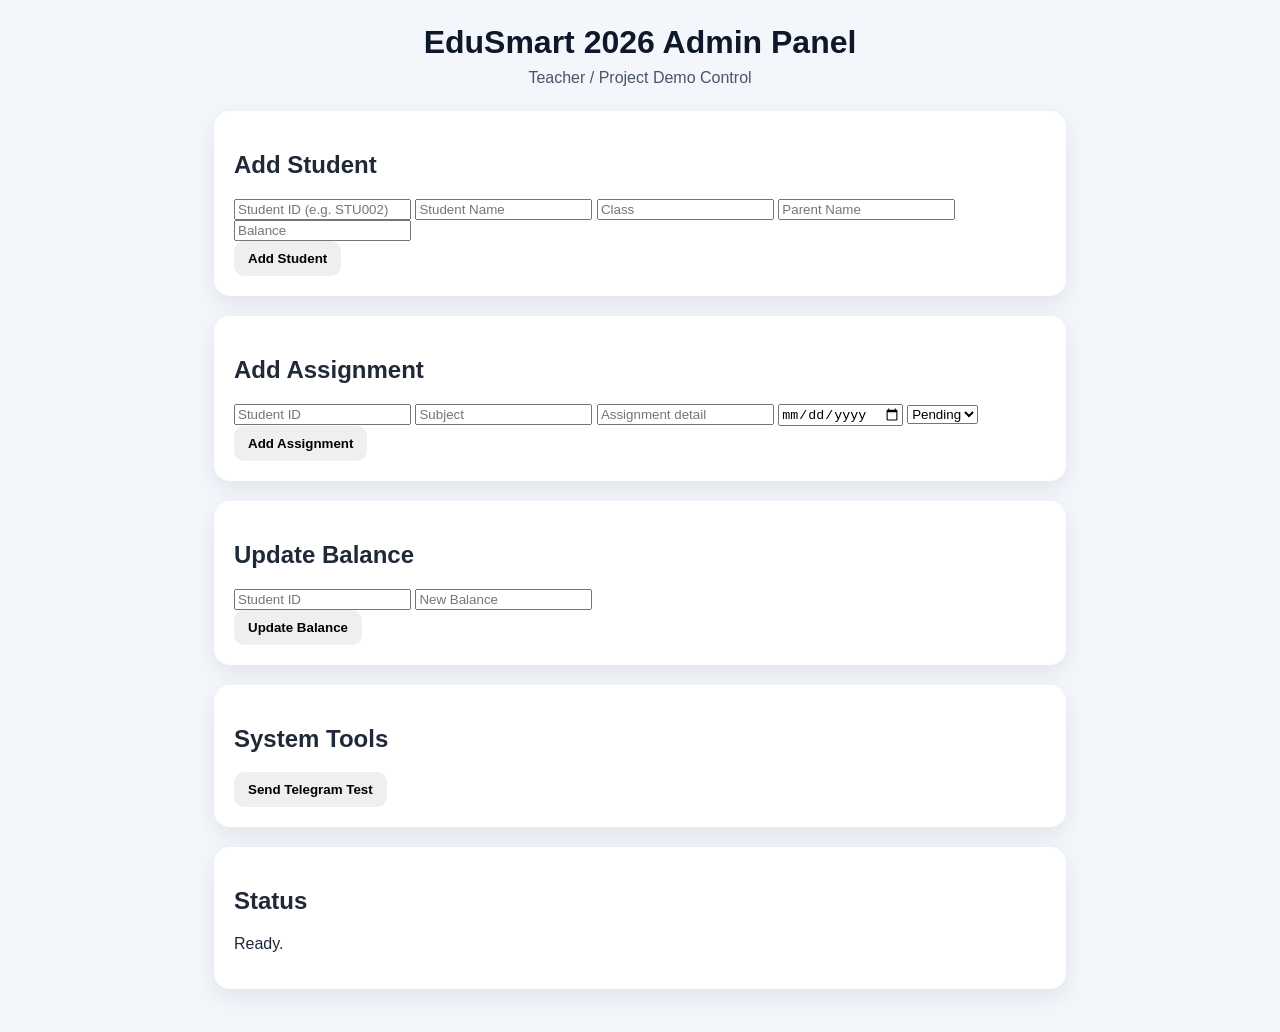
==== admin.html @ cf6c23cb "Add admin panel HTML structure" ====
<!DOCTYPE html>
<html lang="en">
<head>
  <meta charset="UTF-8" />
  <meta name="viewport" content="width=device-width, initial-scale=1.0" />
  <title>EduSmart 2026 Admin Panel</title>
  <link rel="stylesheet" href="style.css" />
</head>
<body>
  <div class="container">
    <header class="header">
      <h1>EduSmart 2026 Admin Panel</h1>
      <p class="subtitle">Teacher / Project Demo Control</p>
    </header>

    <section class="card">
      <h2>Add Student</h2>
      <div class="form-grid">
        <input id="student_id" placeholder="Student ID (e.g. STU002)" />
        <input id="student_name" placeholder="Student Name" />
        <input id="class_name" placeholder="Class" />
        <input id="parent_name" placeholder="Parent Name" />
        <input id="balance" placeholder="Balance" type="number" />
      </div>
      <button onclick="addStudent()">Add Student</button>
    </section>

    <section class="card">
      <h2>Add Assignment</h2>
      <div class="form-grid">
        <input id="a_student_id" placeholder="Student ID" />
        <input id="subject" placeholder="Subject" />
        <input id="assignment_detail" placeholder="Assignment detail" />
        <input id="due_date" type="date" />
        <select id="status">
          <option value="Pending">Pending</option>
          <option value="Done">Done</option>
        </select>
      </div>
      <button onclick="addAssignment()">Add Assignment</button>
    </section>

    <section class="card">
      <h2>Update Balance</h2>
      <div class="form-grid">
        <input id="b_student_id" placeholder="Student ID" />
        <input id="new_balance" type="number" placeholder="New Balance" />
      </div>
      <button onclick="updateBalance()">Update Balance</button>
    </section>

    <section class="card">
      <h2>System Tools</h2>
      <button onclick="sendTelegramTest()">Send Telegram Test</button>
    </section>

    <section class="card">
      <h2>Status</h2>
      <p id="adminStatus">Ready.</p>
    </section>
  </div>

  <script src="admin.js"></script>
</body>
</html>
---- style.css ----
* {
  box-sizing: border-box;
}

body {
  margin: 0;
  font-family: Arial, sans-serif;
  background: #f3f6fb;
  color: #1f2937;
}

.container {
  max-width: 900px;
  margin: 0 auto;
  padding: 24px;
}

.header {
  text-align: center;
  margin-bottom: 24px;
}

.header h1 {
  margin: 0;
  font-size: 32px;
  color: #0f172a;
}

.subtitle {
  margin-top: 8px;
  color: #475569;
}

.card {
  background: #ffffff;
  border-radius: 16px;
  padding: 20px;
  margin-bottom: 20px;
  box-shadow: 0 8px 24px rgba(15, 23, 42, 0.08);
}

.profile-grid {
  display: grid;
  grid-template-columns: repeat(auto-fit, minmax(220px, 1fr));
  gap: 16px;
}

.profile-grid div {
  background: #f8fafc;
  border-radius: 12px;
  padding: 14px;
}

.label {
  display: block;
  font-size: 12px;
  color: #64748b;
  margin-bottom: 6px;
  text-transform: uppercase;
  letter-spacing: 0.4px;
}

.section-head {
  display: flex;
  justify-content: space-between;
  align-items: center;
  gap: 12px;
}

.assignment-list {
  margin-top: 16px;
}

.assignment-card {
  background: #f8fbff;
  border-left: 6px solid #2563eb;
  border-radius: 12px;
  padding: 16px;
  margin-bottom: 14px;
}

.assignment-card h3 {
  margin: 0 0 10px;
}

.assignment-meta {
  margin: 6px 0;
  color: #334155;
}

.status-badge {
  display: inline-block;
  padding: 4px 10px;
  border-radius: 999px;
  font-size: 12px;
  font-weight: bold;
  margin-top: 8px;
}

.status-pending {
  background: #fef3c7;
  color: #92400e;
}

.status-done {
  background: #dcfce7;
  color: #166534;
}

button {
  border: none;
  border-radius: 10px;
  padding: 10px 14px;
  font-weight: bold;
  cursor: pointer;
}

#refreshBtn {
  background: #0f172a;
  color: white;
}

.ack-btn {
  margin-top: 12px;
  background: #2563eb;
  color: white;
  width: 100%;
}

.ack-btn.done {
  background: #16a34a;
}

.ack-btn:disabled {
  opacity: 0.75;
  cursor: not-allowed;
}

.empty {
  color: #64748b;
  text-align: center;
  padding: 20px 0;
}
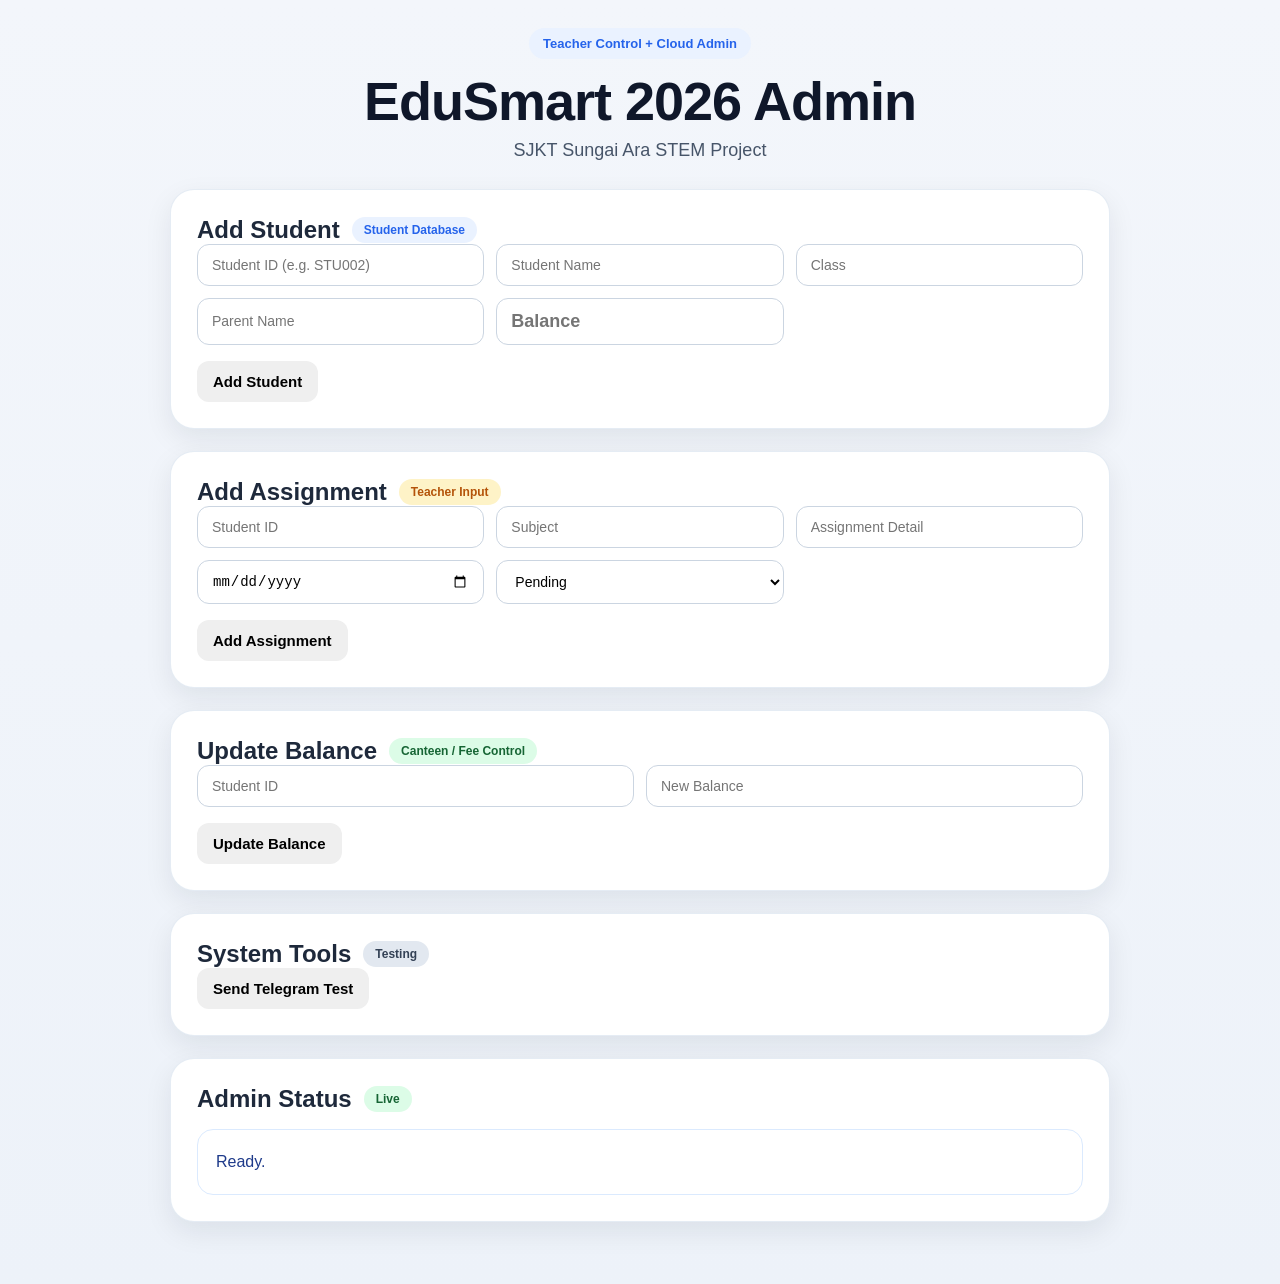
==== commit 70e24700: "Revise admin panel layout and button styles" ====
--- a/admin.html
+++ b/admin.html
@@ -3,60 +3,88 @@
 <head>
   <meta charset="UTF-8" />
   <meta name="viewport" content="width=device-width, initial-scale=1.0" />
-  <title>EduSmart 2026 Admin Panel</title>
+  <title>EduSmart 2026 | Admin Panel</title>
   <link rel="stylesheet" href="style.css" />
 </head>
 <body>
   <div class="container">
-    <header class="header">
-      <h1>EduSmart 2026 Admin Panel</h1>
-      <p class="subtitle">Teacher / Project Demo Control</p>
+    <header class="hero">
+      <div class="hero-badge">Teacher Control + Cloud Admin</div>
+      <h1>EduSmart 2026 Admin</h1>
+      <p class="subtitle">SJKT Sungai Ara STEM Project</p>
     </header>
 
     <section class="card">
-      <h2>Add Student</h2>
+      <div class="section-title">
+        <h2>Add Student</h2>
+        <span class="pill pill-blue">Student Database</span>
+      </div>
+
       <div class="form-grid">
         <input id="student_id" placeholder="Student ID (e.g. STU002)" />
         <input id="student_name" placeholder="Student Name" />
         <input id="class_name" placeholder="Class" />
         <input id="parent_name" placeholder="Parent Name" />
-        <input id="balance" placeholder="Balance" type="number" />
+        <input id="balance" type="number" placeholder="Balance" />
       </div>
-      <button onclick="addStudent()">Add Student</button>
+
+      <button class="admin-btn" onclick="addStudent()">Add Student</button>
     </section>
 
     <section class="card">
-      <h2>Add Assignment</h2>
+      <div class="section-title">
+        <h2>Add Assignment</h2>
+        <span class="pill pill-gold">Teacher Input</span>
+      </div>
+
       <div class="form-grid">
         <input id="a_student_id" placeholder="Student ID" />
         <input id="subject" placeholder="Subject" />
-        <input id="assignment_detail" placeholder="Assignment detail" />
+        <input id="assignment_detail" placeholder="Assignment Detail" />
         <input id="due_date" type="date" />
         <select id="status">
           <option value="Pending">Pending</option>
           <option value="Done">Done</option>
         </select>
       </div>
-      <button onclick="addAssignment()">Add Assignment</button>
+
+      <button class="admin-btn" onclick="addAssignment()">Add Assignment</button>
     </section>
 
     <section class="card">
-      <h2>Update Balance</h2>
+      <div class="section-title">
+        <h2>Update Balance</h2>
+        <span class="pill pill-green">Canteen / Fee Control</span>
+      </div>
+
       <div class="form-grid">
         <input id="b_student_id" placeholder="Student ID" />
         <input id="new_balance" type="number" placeholder="New Balance" />
       </div>
-      <button onclick="updateBalance()">Update Balance</button>
+
+      <button class="admin-btn" onclick="updateBalance()">Update Balance</button>
     </section>
 
     <section class="card">
-      <h2>System Tools</h2>
-      <button onclick="sendTelegramTest()">Send Telegram Test</button>
+      <div class="section-title">
+        <h2>System Tools</h2>
+        <span class="pill pill-dark">Testing</span>
+      </div>
+
+      <div class="tool-row">
+        <button class="admin-btn dark-btn" onclick="sendTelegramTest()">Send Telegram Test</button>
+      </div>
     </section>
 
     <section class="card">
-      <h2>Status</h2>
-      <p id="adminStatus">Ready.</p>
+      <div class="section-title">
+        <h2>Admin Status</h2>
+        <span class="pill pill-green">Live</span>
+      </div>
+
+      <div id="adminStatus" class="ai-summary">
+        Ready.
+      </div>
     </section>
   </div>
 
--- a/style.css
+++ b/style.css
@@ -1,143 +1,338 @@
 * {
   box-sizing: border-box;
+}
+
+:root {
+  --bg: #eef2f8;
+  --card: #ffffff;
+  --text: #1e293b;
+  --muted: #64748b;
+  --blue: #2563eb;
+  --blue-dark: #0f172a;
+  --blue-soft: #eaf2ff;
+  --green: #16a34a;
+  --green-soft: #dcfce7;
+  --gold: #b45309;
+  --gold-soft: #fef3c7;
+  --red: #dc2626;
+  --red-soft: #fff1f2;
+  --border: #dbe4f0;
+  --shadow: 0 10px 28px rgba(15, 23, 42, 0.08);
+  --radius: 18px;
 }
 
 body {
   margin: 0;
   font-family: Arial, sans-serif;
-  background: #f3f6fb;
-  color: #1f2937;
+  background: linear-gradient(180deg, #f3f6fb 0%, #edf2f9 100%);
+  color: var(--text);
 }
 
 .container {
-  max-width: 900px;
+  max-width: 980px;
   margin: 0 auto;
-  padding: 24px;
-}
-
-.header {
+  padding: 28px 20px 40px;
+}
+
+.hero {
   text-align: center;
-  margin-bottom: 24px;
-}
-
-.header h1 {
+  margin-bottom: 28px;
+}
+
+.hero-badge {
+  display: inline-block;
+  background: var(--blue-soft);
+  color: var(--blue);
+  padding: 8px 14px;
+  border-radius: 999px;
+  font-size: 13px;
+  font-weight: bold;
+  margin-bottom: 14px;
+}
+
+.hero h1 {
   margin: 0;
-  font-size: 32px;
+  font-size: 54px;
+  line-height: 1.05;
   color: #0f172a;
+  letter-spacing: -1px;
 }
 
 .subtitle {
-  margin-top: 8px;
+  margin-top: 10px;
+  font-size: 18px;
   color: #475569;
 }
 
 .card {
-  background: #ffffff;
-  border-radius: 16px;
-  padding: 20px;
-  margin-bottom: 20px;
-  box-shadow: 0 8px 24px rgba(15, 23, 42, 0.08);
+  background: var(--card);
+  border-radius: 24px;
+  padding: 26px;
+  margin-bottom: 22px;
+  box-shadow: var(--shadow);
+  border: 1px solid rgba(219, 228, 240, 0.7);
+}
+
+.section-head {
+  display: flex;
+  justify-content: space-between;
+  align-items: center;
+  gap: 14px;
+  flex-wrap: wrap;
+}
+
+.section-title {
+  display: flex;
+  align-items: center;
+  gap: 12px;
+  flex-wrap: wrap;
+}
+
+.section-title h2 {
+  margin: 0;
+  font-size: 24px;
+  color: #1e293b;
+}
+
+.pill {
+  display: inline-flex;
+  align-items: center;
+  padding: 6px 12px;
+  border-radius: 999px;
+  font-size: 12px;
+  font-weight: bold;
+}
+
+.pill-dark {
+  background: #e2e8f0;
+  color: #334155;
+}
+
+.pill-blue {
+  background: var(--blue-soft);
+  color: var(--blue);
+}
+
+.pill-green {
+  background: var(--green-soft);
+  color: #166534;
+}
+
+.pill-gold {
+  background: var(--gold-soft);
+  color: var(--gold);
 }
 
 .profile-grid {
   display: grid;
   grid-template-columns: repeat(auto-fit, minmax(220px, 1fr));
   gap: 16px;
-}
-
-.profile-grid div {
-  background: #f8fafc;
-  border-radius: 12px;
-  padding: 14px;
+  margin-top: 18px;
+}
+
+.info-box {
+  background: #f8fbff;
+  border: 1px solid #e8eef7;
+  border-radius: 16px;
+  padding: 16px;
+  min-height: 92px;
+  display: flex;
+  flex-direction: column;
+  justify-content: center;
+}
+
+.balance-box {
+  background: #f0fdf4;
+  border-color: #d1fae5;
 }
 
 .label {
   display: block;
   font-size: 12px;
-  color: #64748b;
-  margin-bottom: 6px;
+  color: var(--muted);
+  margin-bottom: 8px;
   text-transform: uppercase;
-  letter-spacing: 0.4px;
-}
-
-.section-head {
-  display: flex;
-  justify-content: space-between;
-  align-items: center;
-  gap: 12px;
+  letter-spacing: 0.5px;
+  font-weight: bold;
+}
+
+#studentId,
+#studentName,
+#className,
+#parentName,
+#balance {
+  font-size: 18px;
+  font-weight: 600;
+  color: var(--text);
+}
+
+#balance {
+  color: #15803d;
+}
+
+.ai-card {
+  background: linear-gradient(135deg, #f8fbff 0%, #eef5ff 100%);
+}
+
+.ai-summary {
+  margin-top: 16px;
+  padding: 18px;
+  border-radius: 16px;
+  background: rgba(255, 255, 255, 0.8);
+  border: 1px solid #dbeafe;
+  line-height: 1.8;
+  color: #1e3a8a;
+  font-size: 16px;
 }
 
 .assignment-list {
-  margin-top: 16px;
+  margin-top: 18px;
 }
 
 .assignment-card {
   background: #f8fbff;
-  border-left: 6px solid #2563eb;
-  border-radius: 12px;
-  padding: 16px;
-  margin-bottom: 14px;
+  border-left: 6px solid var(--blue);
+  border-radius: 18px;
+  padding: 18px;
+  margin-bottom: 16px;
+  border-top: 1px solid #e6eefc;
+  border-right: 1px solid #e6eefc;
+  border-bottom: 1px solid #e6eefc;
+}
+
+.assignment-card.overdue {
+  border-left-color: var(--red);
+  background: var(--red-soft);
 }
 
 .assignment-card h3 {
-  margin: 0 0 10px;
+  margin: 0 0 14px 0;
+  font-size: 22px;
+  color: #1f2937;
 }
 
 .assignment-meta {
-  margin: 6px 0;
+  margin: 8px 0;
   color: #334155;
+  font-size: 16px;
 }
 
 .status-badge {
   display: inline-block;
-  padding: 4px 10px;
+  margin-top: 12px;
+  padding: 6px 14px;
   border-radius: 999px;
-  font-size: 12px;
-  font-weight: bold;
-  margin-top: 8px;
+  font-size: 13px;
+  font-weight: bold;
 }
 
 .status-pending {
-  background: #fef3c7;
-  color: #92400e;
+  background: var(--gold-soft);
+  color: var(--gold);
 }
 
 .status-done {
-  background: #dcfce7;
+  background: var(--green-soft);
   color: #166534;
 }
 
 button {
   border: none;
-  border-radius: 10px;
-  padding: 10px 14px;
+  border-radius: 12px;
+  padding: 12px 16px;
   font-weight: bold;
   cursor: pointer;
-}
-
-#refreshBtn {
-  background: #0f172a;
+  transition: 0.2s ease;
+  font-size: 15px;
+}
+
+button:hover {
+  transform: translateY(-1px);
+}
+
+.refresh-btn {
+  background: var(--blue-dark);
   color: white;
+  min-width: 104px;
 }
 
 .ack-btn {
-  margin-top: 12px;
-  background: #2563eb;
+  margin-top: 16px;
+  background: #2f66e0;
   color: white;
   width: 100%;
+  font-size: 16px;
 }
 
 .ack-btn.done {
-  background: #16a34a;
+  background: var(--green);
 }
 
 .ack-btn:disabled {
-  opacity: 0.75;
+  opacity: 0.8;
   cursor: not-allowed;
+  transform: none;
+}
+
+.status-card p {
+  margin: 14px 0 0;
+  color: #475569;
+  font-size: 15px;
 }
 
 .empty {
-  color: #64748b;
   text-align: center;
-  padding: 20px 0;
-}
+  padding: 30px 12px;
+  color: var(--muted);
+  font-size: 16px;
+}
+
+.form-grid {
+  display: grid;
+  grid-template-columns: repeat(auto-fit, minmax(220px, 1fr));
+  gap: 12px;
+  margin-bottom: 16px;
+}
+
+input,
+select {
+  width: 100%;
+  padding: 12px 14px;
+  border: 1px solid #cbd5e1;
+  border-radius: 12px;
+  font-size: 14px;
+  background: white;
+}
+
+input:focus,
+select:focus {
+  outline: 2px solid #bfdbfe;
+  border-color: #60a5fa;
+}
+
+@media (max-width: 768px) {
+  .container {
+    padding: 18px 14px 28px;
+  }
+
+  .hero h1 {
+    font-size: 40px;
+  }
+
+  .subtitle {
+    font-size: 16px;
+  }
+
+  .card {
+    padding: 18px;
+    border-radius: 18px;
+  }
+
+  .section-title h2 {
+    font-size: 22px;
+  }
+
+  .assignment-card h3 {
+    font-size: 20px;
+  }
+}
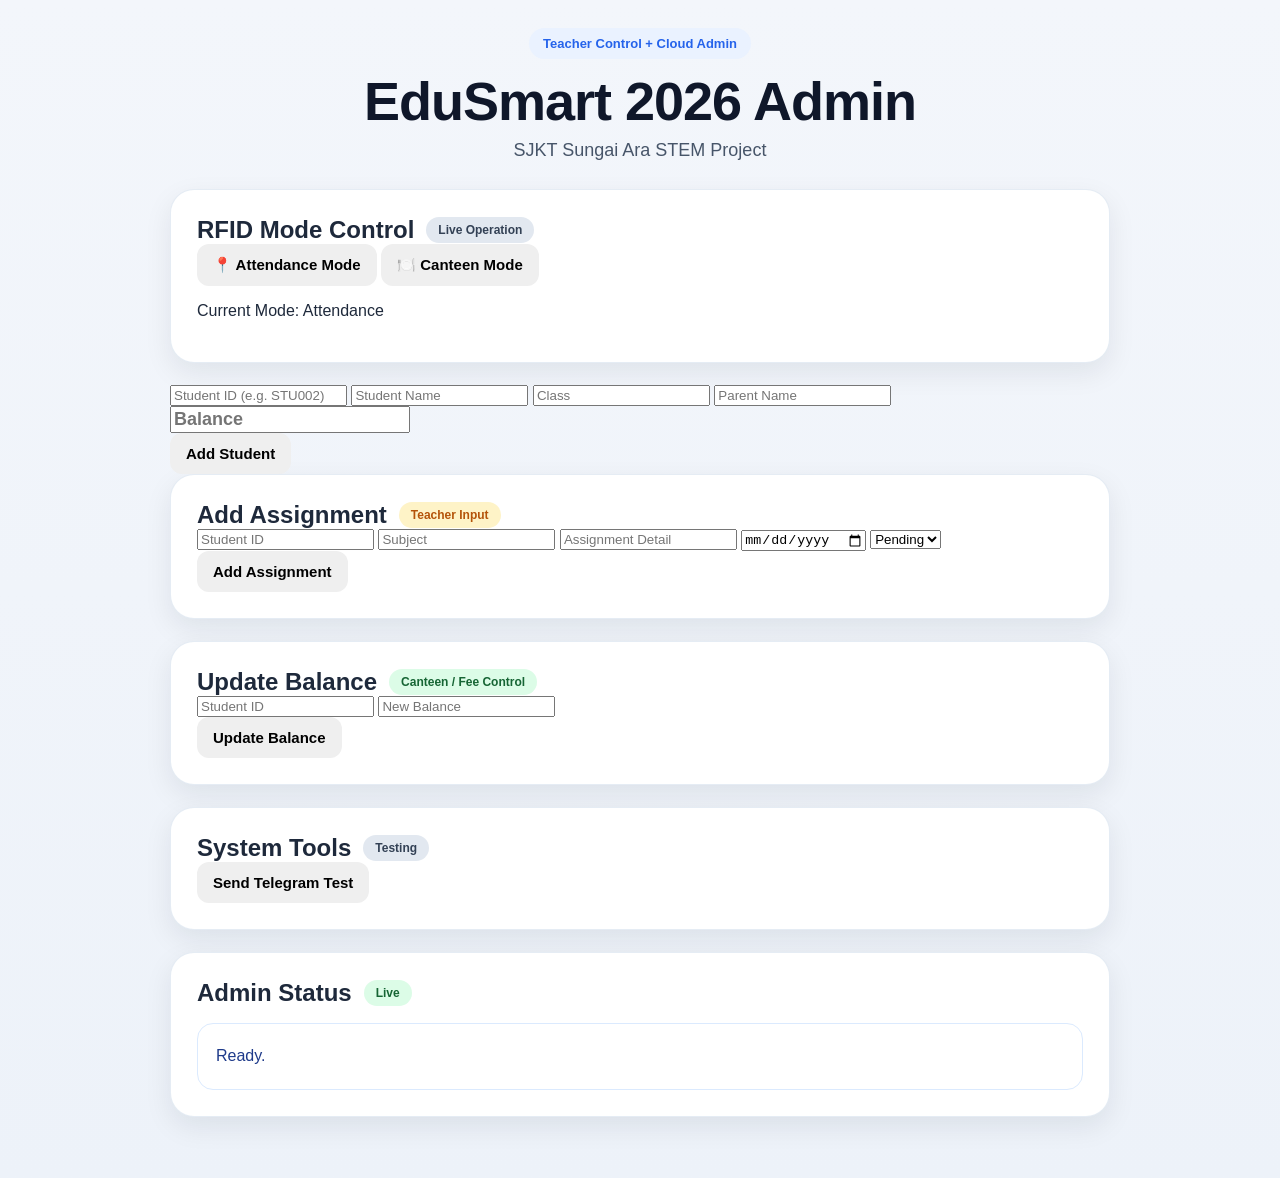
==== commit 6962accd: "Update admin.html" ====
--- a/admin.html
+++ b/admin.html
@@ -14,11 +14,19 @@
       <p class="subtitle">SJKT Sungai Ara STEM Project</p>
     </header>
 
-    <section class="card">
-      <div class="section-title">
-        <h2>Add Student</h2>
-        <span class="pill pill-blue">Student Database</span>
-      </div>
+   <section class="card">
+  <div class="section-title">
+    <h2>RFID Mode Control</h2>
+    <span class="pill pill-dark">Live Operation</span>
+  </div>
+
+  <div class="mode-control">
+    <button id="btnAttendanceMode" class="admin-btn">📍 Attendance Mode</button>
+    <button id="btnCanteenMode" class="admin-btn dark-btn">🍽️ Canteen Mode</button>
+  </div>
+
+  <p id="modeStatus">Current Mode: Attendance</p>
+</section>
 
       <div class="form-grid">
         <input id="student_id" placeholder="Student ID (e.g. STU002)" />
--- a/style.css
+++ b/style.css
@@ -16,9 +16,14 @@
   --gold-soft: #fef3c7;
   --red: #dc2626;
   --red-soft: #fff1f2;
-  --border: #dbe4f0;
+  --purple: #7c3aed;
+  --purple-soft: #f5f3ff;
+  --cyan: #0ea5e9;
   --shadow: 0 10px 28px rgba(15, 23, 42, 0.08);
-  --radius: 18px;
+}
+
+* {
+  box-sizing: border-box;
 }
 
 body {
@@ -91,7 +96,6 @@
 .section-title h2 {
   margin: 0;
   font-size: 24px;
-  color: #1e293b;
 }
 
 .pill {
@@ -164,6 +168,7 @@
   font-size: 18px;
   font-weight: 600;
   color: var(--text);
+  word-break: break-word;
 }
 
 #balance {
@@ -208,13 +213,13 @@
 .assignment-card h3 {
   margin: 0 0 14px 0;
   font-size: 22px;
-  color: #1f2937;
 }
 
 .assignment-meta {
   margin: 8px 0;
   color: #334155;
   font-size: 16px;
+  line-height: 1.5;
 }
 
 .status-badge {
@@ -250,14 +255,37 @@
   transform: translateY(-1px);
 }
 
+button:disabled {
+  opacity: 0.7;
+  cursor: not-allowed;
+  transform: none;
+}
+
 .refresh-btn {
   background: var(--blue-dark);
   color: white;
   min-width: 104px;
 }
 
+.helper-btn {
+  margin-top: 14px;
+  background: var(--purple);
+  color: white;
+  width: 100%;
+  font-size: 15px;
+}
+
+.helper-box {
+  background: var(--purple-soft);
+  border: 1px solid #ddd6fe;
+  color: #4c1d95;
+  border-radius: 12px;
+  padding: 14px;
+  line-height: 1.6;
+}
+
 .ack-btn {
-  margin-top: 16px;
+  margin-top: 14px;
   background: #2f66e0;
   color: white;
   width: 100%;
@@ -268,16 +296,34 @@
   background: var(--green);
 }
 
-.ack-btn:disabled {
-  opacity: 0.8;
-  cursor: not-allowed;
-  transform: none;
+.voice-btn {
+  margin-top: 10px;
+  background: var(--cyan);
+  color: white;
+  width: 100%;
+  font-size: 15px;
+}
+
+.attachment-box {
+  margin-top: 12px;
+  padding: 12px;
+  background: #f8fafc;
+  border: 1px solid #dbeafe;
+  border-radius: 12px;
+}
+
+.assignment-image {
+  margin-top: 8px;
+  max-width: 100%;
+  border-radius: 10px;
+  border: 1px solid #cbd5e1;
 }
 
 .status-card p {
   margin: 14px 0 0;
   color: #475569;
   font-size: 15px;
+  line-height: 1.5;
 }
 
 .empty {
@@ -287,27 +333,32 @@
   font-size: 16px;
 }
 
-.form-grid {
-  display: grid;
-  grid-template-columns: repeat(auto-fit, minmax(220px, 1fr));
-  gap: 12px;
-  margin-bottom: 16px;
-}
-
-input,
-select {
-  width: 100%;
+.table-wrap {
+  overflow-x: auto;
+  margin-top: 16px;
+}
+
+.analytics-table {
+  width: 100%;
+  border-collapse: collapse;
+  background: #fff;
+}
+
+.analytics-table th,
+.analytics-table td {
+  border-bottom: 1px solid #e5e7eb;
   padding: 12px 14px;
-  border: 1px solid #cbd5e1;
-  border-radius: 12px;
+  text-align: left;
   font-size: 14px;
-  background: white;
-}
-
-input:focus,
-select:focus {
-  outline: 2px solid #bfdbfe;
-  border-color: #60a5fa;
+}
+
+.analytics-table th {
+  background: #f8fafc;
+  color: #334155;
+}
+
+.analytics-table tr:hover td {
+  background: #f8fbff;
 }
 
 @media (max-width: 768px) {
@@ -336,3 +387,388 @@
     font-size: 20px;
   }
 }
+.voice-btn {
+  margin-top: 10px;
+  background: #0ea5e9;
+  color: white;
+  width: 100%;
+}
+
+.attachment-box {
+  margin-top: 12px;
+  padding: 12px;
+  background: #f8fafc;
+  border: 1px solid #dbeafe;
+  border-radius: 12px;
+}
+
+.assignment-image {
+  margin-top: 8px;
+  max-width: 100%;
+  border-radius: 10px;
+  border: 1px solid #cbd5e1;
+}
+.table-wrap {
+  overflow-x: auto;
+  margin-top: 16px;
+}
+
+.analytics-table {
+  width: 100%;
+  border-collapse: collapse;
+  background: #fff;
+}
+
+.analytics-table th,
+.analytics-table td {
+  border-bottom: 1px solid #e5e7eb;
+  padding: 12px 14px;
+  text-align: left;
+  font-size: 14px;
+  vertical-align: top;
+}
+
+.analytics-table th {
+  background: #f8fafc;
+  color: #334155;
+}
+
+.analytics-table tr:hover td {
+  background: #f8fbff;
+}
+.simple-list {
+  display: grid;
+  gap: 12px;
+  margin-top: 12px;
+}
+
+.simple-list-item {
+  padding: 14px;
+  border-radius: 12px;
+  background: #f8fbff;
+  border: 1px solid #dbeafe;
+  line-height: 1.6;
+}
+
+.quiz-box {
+  margin-top: 12px;
+}
+
+.quiz-question {
+  font-size: 16px;
+  margin-bottom: 12px;
+  line-height: 1.6;
+}
+
+.quiz-options {
+  display: grid;
+  gap: 10px;
+}
+
+.quiz-option {
+  background: #2563eb;
+  color: white;
+  width: 100%;
+}
+
+.quiz-option:hover {
+  background: #1d4ed8;
+}
+.quiz-box {
+  margin-top: 12px;
+  padding: 14px;
+  border-radius: 16px;
+  background: #f8fbff;
+  border: 1px solid #dbeafe;
+}
+
+.quiz-header {
+  display: flex;
+  gap: 14px;
+  flex-wrap: wrap;
+  margin-bottom: 12px;
+  font-size: 14px;
+  color: #334155;
+}
+
+.quiz-progress-wrap {
+  width: 100%;
+  height: 10px;
+  background: #e2e8f0;
+  border-radius: 999px;
+  overflow: hidden;
+  margin-bottom: 14px;
+}
+
+.quiz-progress-bar {
+  height: 100%;
+  background: #2563eb;
+  border-radius: 999px;
+  transition: width 0.3s ease;
+}
+
+.quiz-question {
+  font-size: 16px;
+  line-height: 1.7;
+  margin-bottom: 14px;
+  font-weight: 600;
+}
+
+.quiz-options {
+  display: grid;
+  gap: 10px;
+}
+
+.quiz-option {
+  background: #2563eb;
+  color: white;
+  width: 100%;
+}
+
+.quiz-option:hover {
+  background: #1d4ed8;
+}
+
+.quiz-disabled {
+  opacity: 0.85;
+  cursor: not-allowed;
+}
+
+.quiz-correct {
+  background: #16a34a !important;
+  color: white !important;
+}
+
+.quiz-wrong {
+  background: #dc2626 !important;
+  color: white !important;
+}
+
+.quiz-feedback {
+  margin-top: 14px;
+}
+
+.quiz-feedback-correct {
+  background: #ecfdf5;
+  border: 1px solid #86efac;
+}
+
+.quiz-feedback-wrong {
+  background: #fef2f2;
+  border: 1px solid #fca5a5;
+}
+
+.quiz-actions {
+  margin-top: 14px;
+}
+
+.quiz-next-btn {
+  background: #7c3aed;
+  color: white;
+  width: 100%;
+}
+
+.quiz-result-title {
+  font-size: 22px;
+  font-weight: 700;
+  margin-bottom: 14px;
+}
+
+.quiz-result-score {
+  font-size: 18px;
+  font-weight: 700;
+  color: #1d4ed8;
+  margin-bottom: 12px;
+}
+
+.quiz-result-message {
+  margin-bottom: 14px;
+  line-height: 1.7;
+}
+
+.quiz-result-list {
+  display: grid;
+  gap: 10px;
+}
+
+.quiz-result-item {
+  padding: 12px;
+  border-radius: 12px;
+  background: #fff;
+  border: 1px solid #dbeafe;
+}
+.rfid-popup {
+  position: fixed;
+  top: 0;
+  left: 0;
+  width: 100%;
+  height: 100%;
+  background: rgba(0,0,0,0.6);
+  display: flex;
+  align-items: center;
+  justify-content: center;
+  z-index: 9999;
+}
+
+.rfid-popup-content {
+  background: white;
+  padding: 20px 30px;
+  border-radius: 12px;
+  text-align: center;
+  font-size: 18px;
+  animation: popupFade 0.3s ease;
+}
+
+@keyframes popupFade {
+  from { transform: scale(0.8); opacity: 0; }
+  to { transform: scale(1); opacity: 1; }
+}
+#attendanceList {
+  margin-top: 10px;
+}
+
+.attendance-item {
+  padding: 8px;
+  border-bottom: 1px solid #eee;
+  font-size: 14px;
+}
+.demo-grid {
+  display: grid;
+  grid-template-columns: repeat(auto-fit, minmax(220px, 1fr));
+  gap: 16px;
+  margin-top: 20px;
+}
+
+.demo-btn {
+  display: block;
+  text-decoration: none;
+  background: #2563eb;
+  color: white;
+  padding: 18px;
+  border-radius: 16px;
+  font-weight: bold;
+  text-align: center;
+  box-shadow: 0 10px 24px rgba(15, 23, 42, 0.12);
+}
+
+.demo-btn:hover {
+  background: #1d4ed8;
+}
+.header-bar {
+  display: flex;
+  align-items: center;
+  gap: 12px;
+  margin-bottom: 20px;
+}
+
+.school-logo {
+  width: 60px;
+  height: 60px;
+  border-radius: 12px;
+  object-fit: cover;
+}
+.team-grid {
+  display: grid;
+  grid-template-columns: repeat(auto-fit, minmax(220px, 1fr));
+  gap: 16px;
+  margin-top: 16px;
+}
+
+.team-box {
+  background: #f8fbff;
+  border: 1px solid #dbeafe;
+  border-radius: 16px;
+  padding: 16px;
+  text-align: center;
+}
+
+.team-box h3 {
+  margin-bottom: 10px;
+  color: #1e3a8a;
+}
+
+.team-box p {
+  font-size: 14px;
+  line-height: 1.6;
+}
+.team-premium-card {
+  max-width: 1180px;
+  margin: 0 auto 26px;
+  padding: 26px;
+  border-radius: 28px;
+  background: linear-gradient(135deg, rgba(255,255,255,0.95), rgba(239,246,255,0.95));
+  border: 1px solid #dbeafe;
+  box-shadow: 0 18px 40px rgba(15, 23, 42, 0.12);
+}
+
+.team-header {
+  display: flex;
+  justify-content: space-between;
+  align-items: center;
+  gap: 14px;
+  flex-wrap: wrap;
+  margin-bottom: 18px;
+}
+
+.team-header h2 {
+  margin: 0;
+  font-size: 28px;
+  color: #0f172a;
+}
+
+.team-header p {
+  margin: 6px 0 0;
+  color: #475569;
+  font-weight: 700;
+}
+
+.team-premium-grid {
+  display: grid;
+  grid-template-columns: repeat(auto-fit, minmax(220px, 1fr));
+  gap: 16px;
+}
+
+.team-profile {
+  padding: 20px;
+  border-radius: 22px;
+  color: white;
+  min-height: 180px;
+  box-shadow: 0 14px 28px rgba(15, 23, 42, 0.16);
+  transition: 0.25s ease;
+}
+
+.team-profile:hover {
+  transform: translateY(-6px);
+}
+
+.team-icon {
+  font-size: 42px;
+  margin-bottom: 12px;
+}
+
+.team-profile h3 {
+  margin: 0 0 10px;
+  font-size: 20px;
+}
+
+.team-profile p {
+  margin: 0;
+  line-height: 1.6;
+  font-weight: 700;
+}
+
+.team-profile.students {
+  background: linear-gradient(135deg, #2563eb, #1d4ed8);
+}
+
+.team-profile.advisor {
+  background: linear-gradient(135deg, #7c3aed, #4f46e5);
+}
+
+.team-profile.headmaster {
+  background: linear-gradient(135deg, #16a34a, #15803d);
+}
+
+.team-profile.builds {
+  background: linear-gradient(135deg, #f97316, #c2410c);
+}
